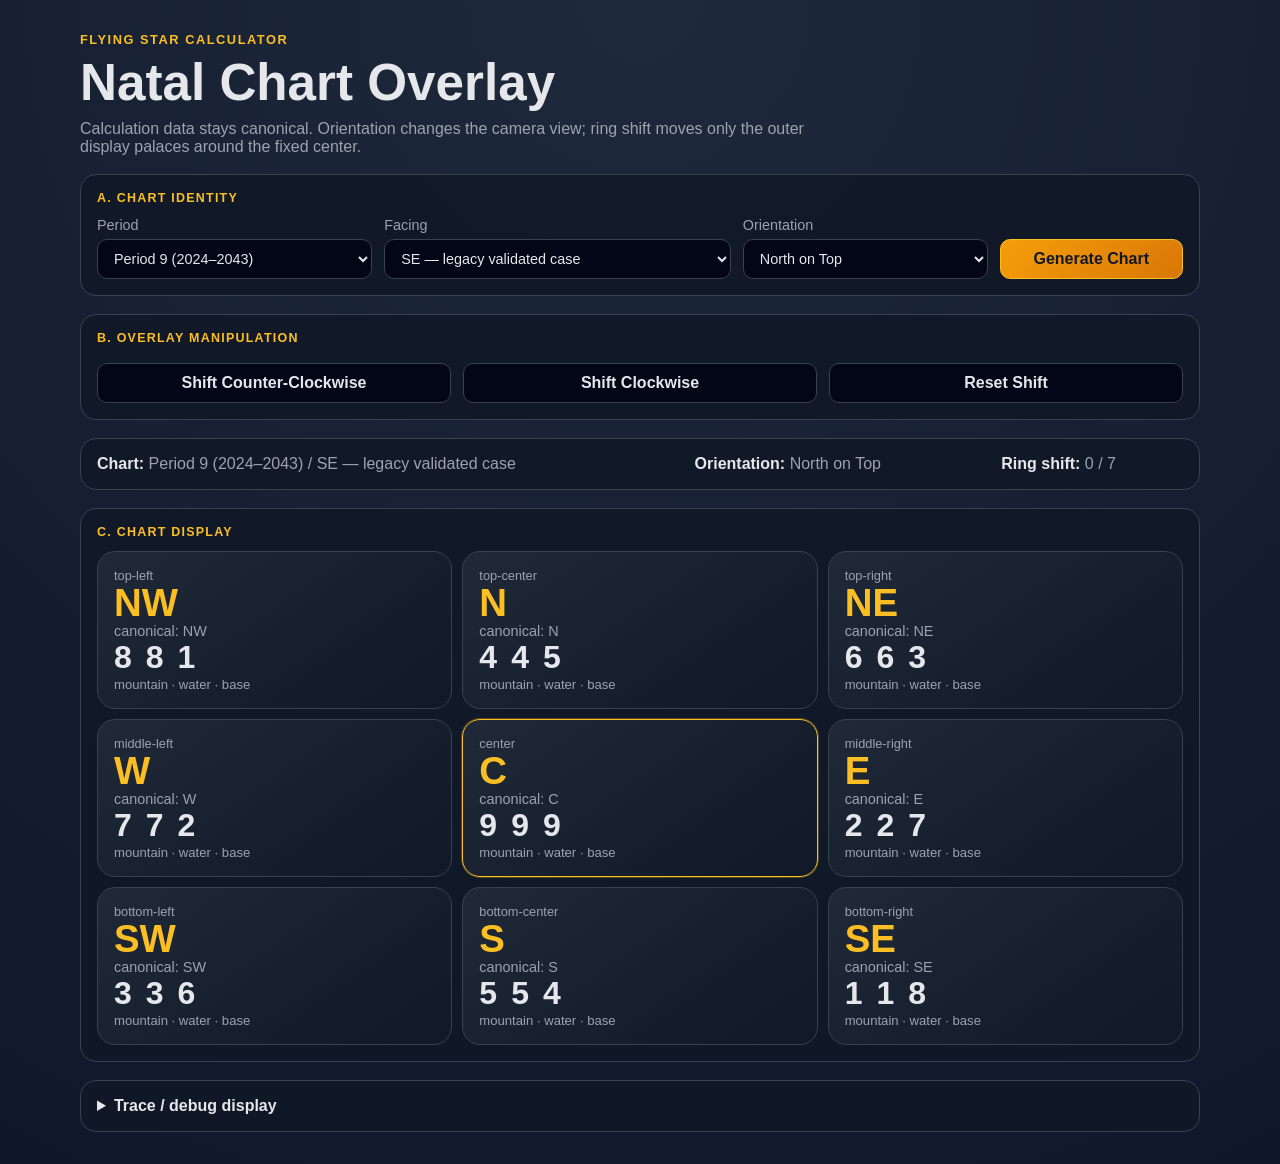
==== index.html @ 607983ec "Refine static UI orientation controls" ====
<!doctype html>
<html lang="en">
<head>
  <meta charset="utf-8" />
  <meta name="viewport" content="width=device-width, initial-scale=1" />
  <title>Flying Star Calculator</title>
  <link rel="stylesheet" href="styles.css" />
</head>
<body>
  <main class="app">
    <header>
      <p class="eyebrow">Flying Star Calculator</p>
      <h1>Natal Chart Overlay</h1>
      <p class="subtitle">Calculation data stays canonical. Orientation changes the camera view; ring shift moves only the outer display palaces around the fixed center.</p>
    </header>

    <section class="panel chart-identity" aria-label="Chart identity controls">
      <div class="section-label">A. Chart identity</div>
      <div class="control-grid identity-grid">
        <label>
          Period
          <select id="periodSelect"></select>
        </label>
        <label>
          Facing
          <select id="facingSelect"></select>
        </label>
        <label>
          Orientation
          <select id="orientationSelect">
            <option value="north">North on Top</option>
            <option value="south">South on Top</option>
            <option value="east">East on Top</option>
            <option value="west">West on Top</option>
          </select>
        </label>
        <button id="generateBtn" class="primary" type="button">Generate Chart</button>
      </div>
    </section>

    <section class="panel overlay-controls" aria-label="Overlay manipulation controls">
      <div class="section-label">B. Overlay manipulation</div>
      <div class="control-grid overlay-grid">
        <button id="shiftCcwBtn" type="button">Shift Counter-Clockwise</button>
        <button id="shiftCwBtn" type="button">Shift Clockwise</button>
        <button id="resetBtn" type="button">Reset Shift</button>
      </div>
    </section>

    <section class="status" aria-live="polite">
      <div><strong>Chart:</strong> <span id="selectedLabel">—</span></div>
      <div><strong>Orientation:</strong> <span id="orientationLabel">North on Top</span></div>
      <div><strong>Ring shift:</strong> <span id="shiftLabel">0</span> / 7</div>
    </section>

    <section class="chart-section" aria-label="Chart display">
      <div class="section-label">C. Chart display</div>
      <section id="chartGrid" class="chart-grid" aria-label="3 by 3 chart grid"></section>
    </section>

    <details class="trace">
      <summary>Trace / debug display</summary>
      <pre id="traceOutput">Generate a chart to see palace remapping.</pre>
    </details>
  </main>

  <script src="app.js"></script>
</body>
</html>
---- styles.css ----
:root {
  color-scheme: light dark;
  --bg: #0f172a;
  --panel: #111827;
  --cell: #1f2937;
  --text: #e5e7eb;
  --muted: #9ca3af;
  --accent: #fbbf24;
  --border: #374151;
  --button: #020617;
}

* { box-sizing: border-box; }
body {
  margin: 0;
  font-family: -apple-system, BlinkMacSystemFont, "Segoe UI", sans-serif;
  background: radial-gradient(circle at top, #1e293b, var(--bg));
  color: var(--text);
}
.app {
  width: min(1120px, calc(100vw - 32px));
  margin: 32px auto;
}
.eyebrow {
  color: var(--accent);
  font-size: 0.8rem;
  font-weight: 700;
  letter-spacing: 0.12em;
  margin: 0 0 6px;
  text-transform: uppercase;
}
h1 { margin: 0; font-size: clamp(2rem, 4vw, 3.4rem); }
.subtitle { color: var(--muted); margin-top: 8px; max-width: 760px; }
.panel, .status, .trace, .chart-section {
  background: rgba(17, 24, 39, 0.88);
  border: 1px solid var(--border);
  border-radius: 16px;
  padding: 16px;
  margin-top: 18px;
}
.section-label {
  color: var(--accent);
  font-size: 0.78rem;
  font-weight: 800;
  letter-spacing: 0.1em;
  margin-bottom: 12px;
  text-transform: uppercase;
}
.control-grid {
  display: grid;
  gap: 12px;
  align-items: end;
}
.identity-grid { grid-template-columns: 1.35fr 1.7fr 1.2fr 0.9fr; }
.overlay-grid { grid-template-columns: repeat(3, minmax(160px, 1fr)); }
label { color: var(--muted); font-size: 0.9rem; }
select, button {
  width: 100%;
  margin-top: 6px;
  border: 1px solid var(--border);
  border-radius: 10px;
  padding: 10px 12px;
  background: var(--button);
  color: var(--text);
  font: inherit;
}
button {
  cursor: pointer;
  font-weight: 700;
}
button.primary {
  background: linear-gradient(135deg, #f59e0b, #d97706);
  color: #111827;
  border-color: #fbbf24;
}
button:hover:not(:disabled) { border-color: var(--accent); }
button:disabled, select:disabled { opacity: 0.55; cursor: not-allowed; }
.status {
  display: grid;
  grid-template-columns: 1.6fr 0.8fr 0.5fr;
  gap: 16px;
  color: var(--muted);
}
.status strong { color: var(--text); }
.chart-grid {
  display: grid;
  grid-template-columns: repeat(3, 1fr);
  gap: 10px;
}
.cell {
  min-height: 158px;
  background: linear-gradient(145deg, #1f2937, #111827);
  border: 1px solid var(--border);
  border-radius: 18px;
  padding: 16px;
  display: flex;
  flex-direction: column;
  justify-content: space-between;
}
.cell.center { border-color: var(--accent); box-shadow: 0 0 0 1px rgba(251,191,36,0.28); }
.position { color: var(--muted); font-size: 0.8rem; }
.palace { font-size: 2.4rem; line-height: 1; font-weight: 900; color: var(--accent); }
.canonical { color: var(--muted); font-size: 0.9rem; }
.stars { font-size: 2rem; font-weight: 800; letter-spacing: 0.08em; }
.legend { color: var(--muted); font-size: 0.82rem; }
.trace { color: var(--muted); }
.trace summary {
  cursor: pointer;
  color: var(--text);
  font-weight: 800;
}
pre {
  white-space: pre-wrap;
  margin: 12px 0 0;
  color: var(--muted);
  line-height: 1.55;
  font-size: 0.85rem;
}
@media (max-width: 900px) {
  .identity-grid, .overlay-grid, .status { grid-template-columns: 1fr; }
  .chart-grid { grid-template-columns: 1fr; }
}
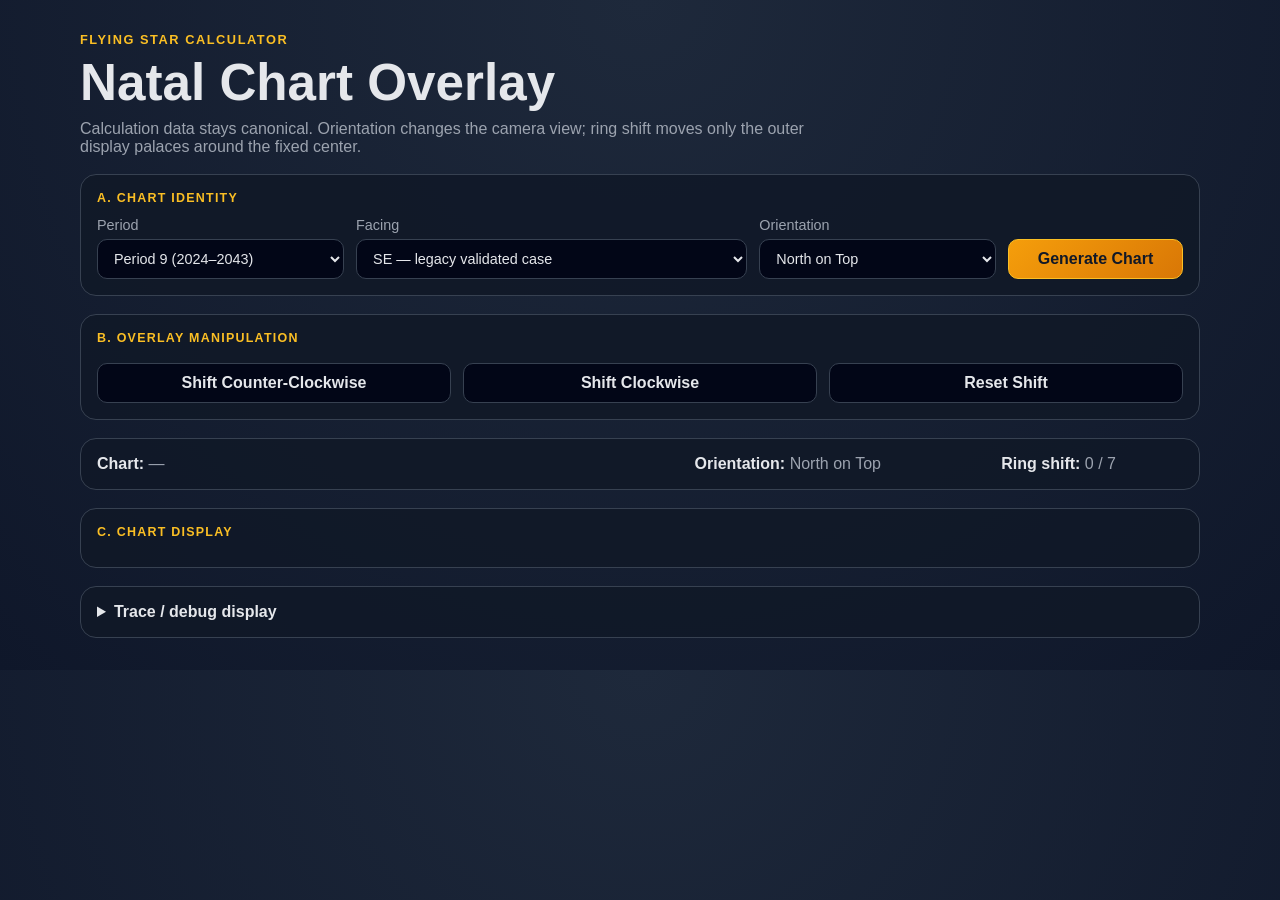
==== commit f1b0018c: "Add UI cache busting for Pages" ====
--- a/index.html
+++ b/index.html
@@ -64,6 +64,6 @@
     </details>
   </main>
 
-  <script src="app.js"></script>
+  <script src="app.js?v=4"></script>
 </body>
 </html>
--- a/styles.css
+++ b/styles.css
@@ -51,7 +51,7 @@
   gap: 12px;
   align-items: end;
 }
-.identity-grid { grid-template-columns: 1.35fr 1.7fr 1.2fr 0.9fr; }
+.identity-grid { grid-template-columns: 1.2fr 1.9fr 1.15fr 0.85fr; }
 .overlay-grid { grid-template-columns: repeat(3, minmax(160px, 1fr)); }
 label { color: var(--muted); font-size: 0.9rem; }
 select, button {
@@ -99,10 +99,42 @@
 }
 .cell.center { border-color: var(--accent); box-shadow: 0 0 0 1px rgba(251,191,36,0.28); }
 .position { color: var(--muted); font-size: 0.8rem; }
-.palace { font-size: 2.4rem; line-height: 1; font-weight: 900; color: var(--accent); }
-.canonical { color: var(--muted); font-size: 0.9rem; }
-.stars { font-size: 2rem; font-weight: 800; letter-spacing: 0.08em; }
-.legend { color: var(--muted); font-size: 0.82rem; }
+.palace { font-size: 2.35rem; line-height: 1; font-weight: 900; color: var(--accent); }
+.display-note, .mw-label, .base-label { color: var(--muted); font-size: 0.82rem; }
+.mw-pair {
+  display: flex;
+  gap: 16px;
+  align-items: center;
+  font-size: 1.35rem;
+  font-weight: 800;
+  letter-spacing: 0.12em;
+  margin-top: 8px;
+}
+.base-star {
+  font-size: 3.4rem;
+  line-height: 0.95;
+  font-weight: 950;
+  letter-spacing: 0.04em;
+}
+.empty-state {
+  grid-column: 1 / -1;
+  min-height: 220px;
+  display: grid;
+  place-items: center;
+  border: 1px dashed var(--border);
+  border-radius: 18px;
+  color: var(--muted);
+  font-size: 1.2rem;
+  text-align: center;
+  padding: 28px;
+}
+.availability-message {
+  grid-column: 1 / -1;
+  color: #fca5a5;
+  min-height: 1.2em;
+  font-size: 0.9rem;
+}
+.expanded-facing-list { min-height: 560px; }
 .trace { color: var(--muted); }
 .trace summary {
   cursor: pointer;
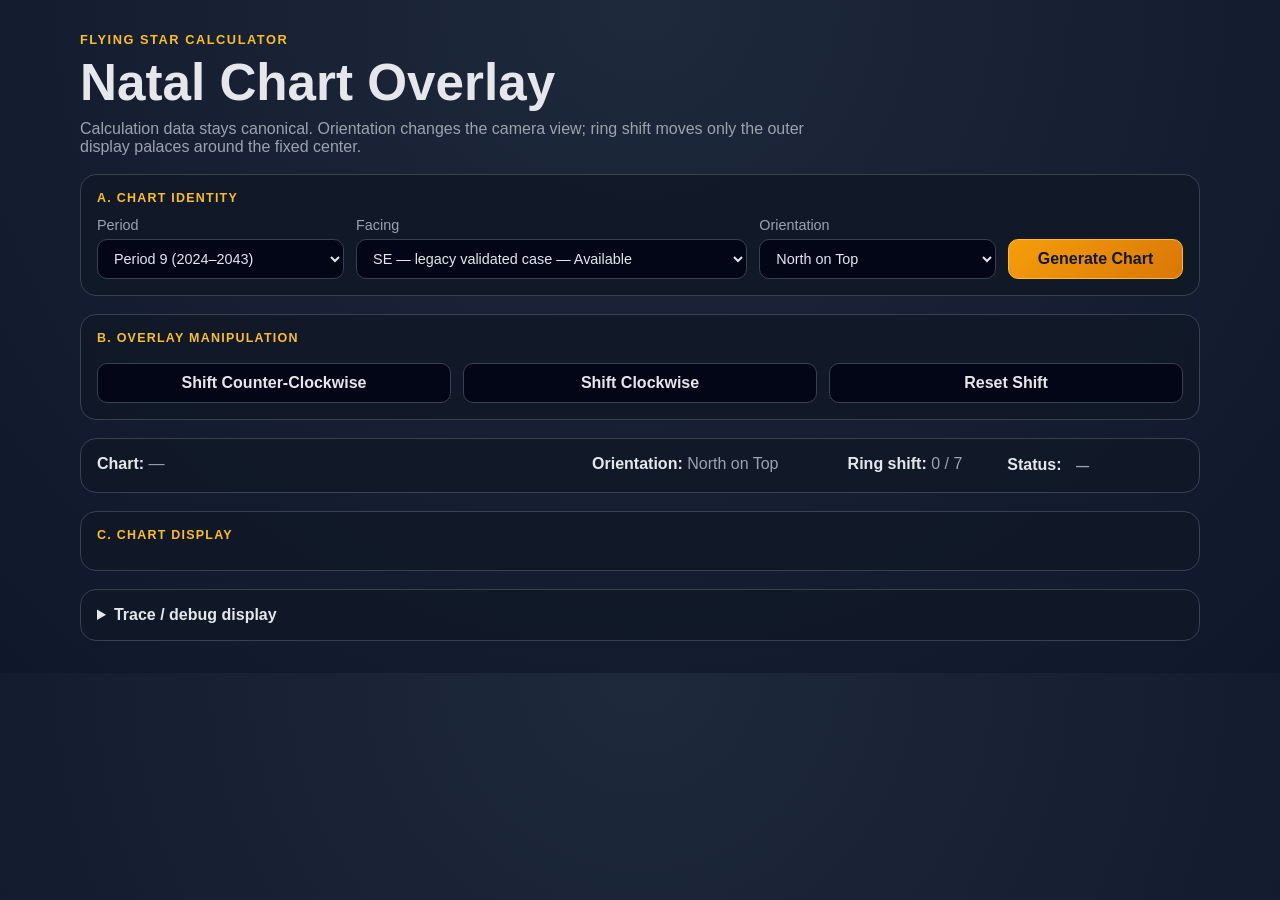
==== commit e4f3ae86: "Show pending chart state in UI" ====
--- a/index.html
+++ b/index.html
@@ -51,6 +51,7 @@
       <div><strong>Chart:</strong> <span id="selectedLabel">—</span></div>
       <div><strong>Orientation:</strong> <span id="orientationLabel">North on Top</span></div>
       <div><strong>Ring shift:</strong> <span id="shiftLabel">0</span> / 7</div>
+      <div><strong>Status:</strong> <span id="caseStatus" class="case-status">—</span></div>
     </section>
 
     <section class="chart-section" aria-label="Chart display">
@@ -64,6 +65,6 @@
     </details>
   </main>
 
-  <script src="app.js?v=4"></script>
+  <script src="app.js?v=5"></script>
 </body>
 </html>
--- a/styles.css
+++ b/styles.css
@@ -77,7 +77,7 @@
 button:disabled, select:disabled { opacity: 0.55; cursor: not-allowed; }
 .status {
   display: grid;
-  grid-template-columns: 1.6fr 0.8fr 0.5fr;
+  grid-template-columns: 1.5fr 0.75fr 0.45fr 0.55fr;
   gap: 16px;
   color: var(--muted);
 }
@@ -125,6 +125,7 @@
   border-radius: 18px;
   color: var(--muted);
   font-size: 1.2rem;
+  line-height: 1.55;
   text-align: center;
   padding: 28px;
 }
@@ -152,3 +153,22 @@
   .identity-grid, .overlay-grid, .status { grid-template-columns: 1fr; }
   .chart-grid { grid-template-columns: 1fr; }
 }
+
+.case-status {
+  display: inline-block;
+  border-radius: 999px;
+  padding: 3px 10px;
+  font-size: 0.82rem;
+  font-weight: 800;
+}
+.case-status.available {
+  color: #bbf7d0;
+  background: rgba(34, 197, 94, 0.16);
+  border: 1px solid rgba(34, 197, 94, 0.35);
+}
+.case-status.pending {
+  color: #fecaca;
+  background: rgba(239, 68, 68, 0.14);
+  border: 1px solid rgba(239, 68, 68, 0.35);
+}
+.empty-state span { color: var(--muted); font-size: 1rem; }
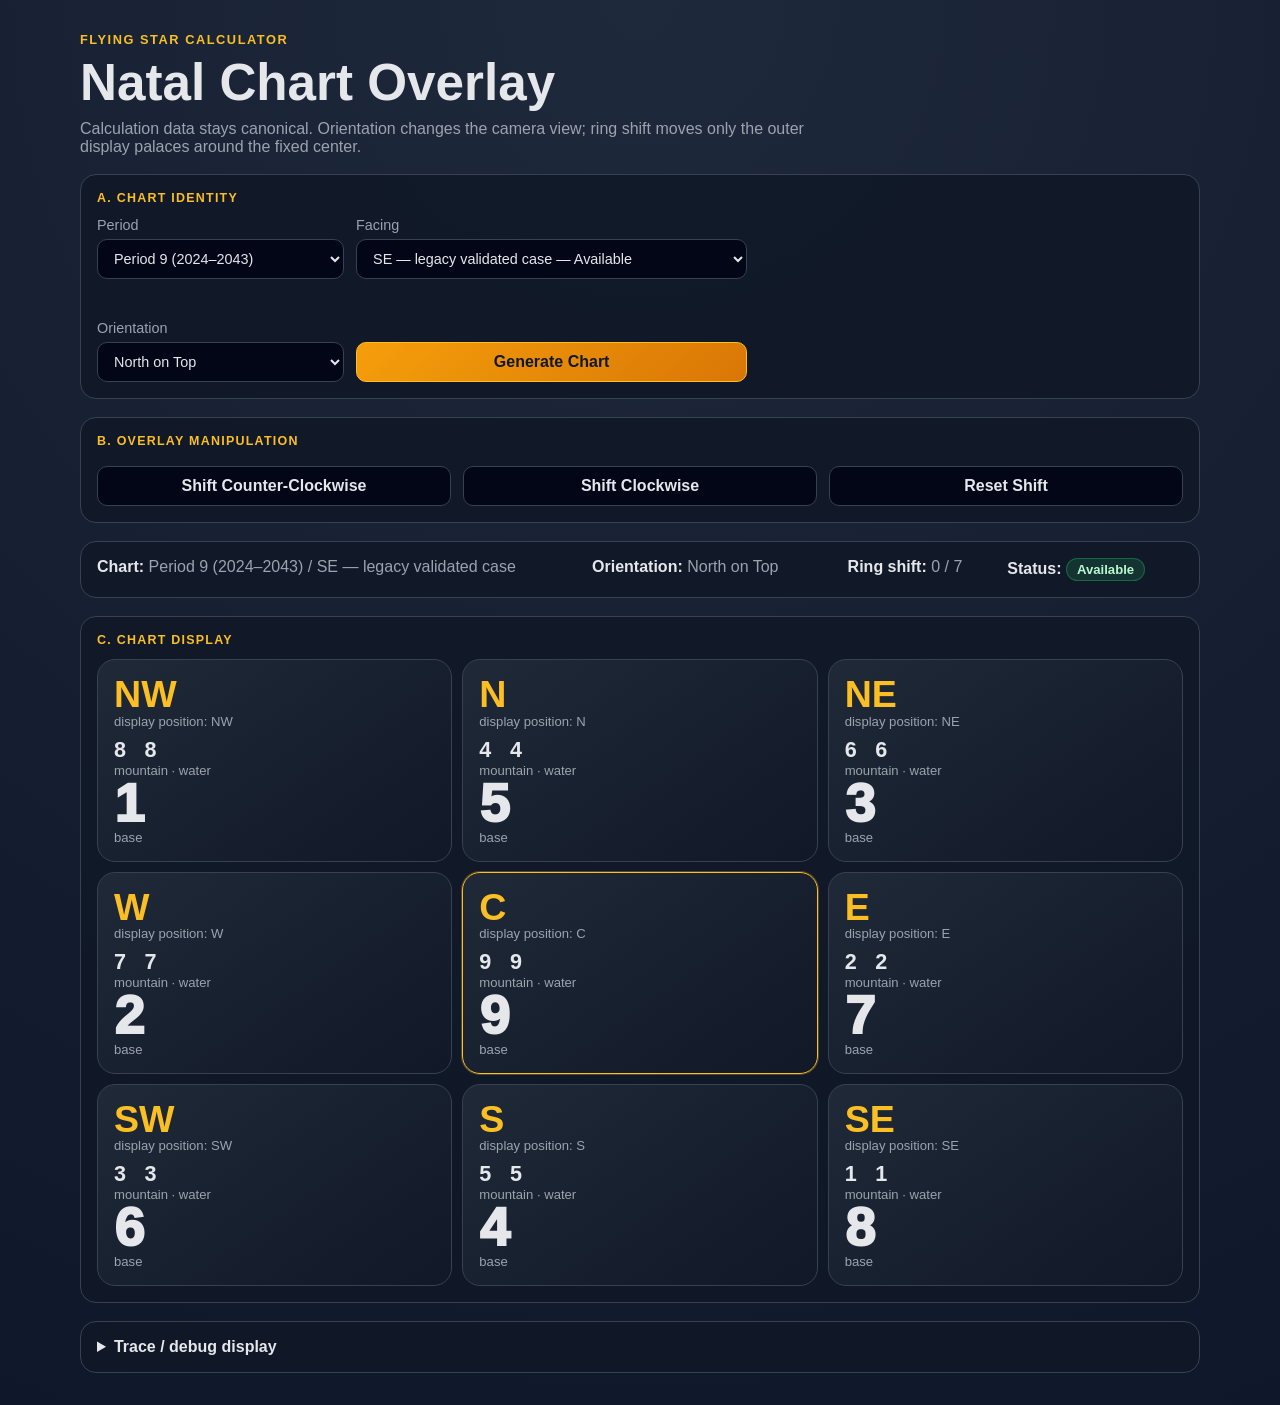
==== commit 765469a7: "Fix facing selection binding in UI" ====
--- a/index.html
+++ b/index.html
@@ -25,6 +25,7 @@
           Facing
           <select id="facingSelect"></select>
         </label>
+        <div id="availabilityMessage" class="availability-message" aria-live="polite"></div>
         <label>
           Orientation
           <select id="orientationSelect">
@@ -65,6 +66,6 @@
     </details>
   </main>
 
-  <script src="app.js?v=5"></script>
+  <script src="app.js?v=6"></script>
 </body>
 </html>
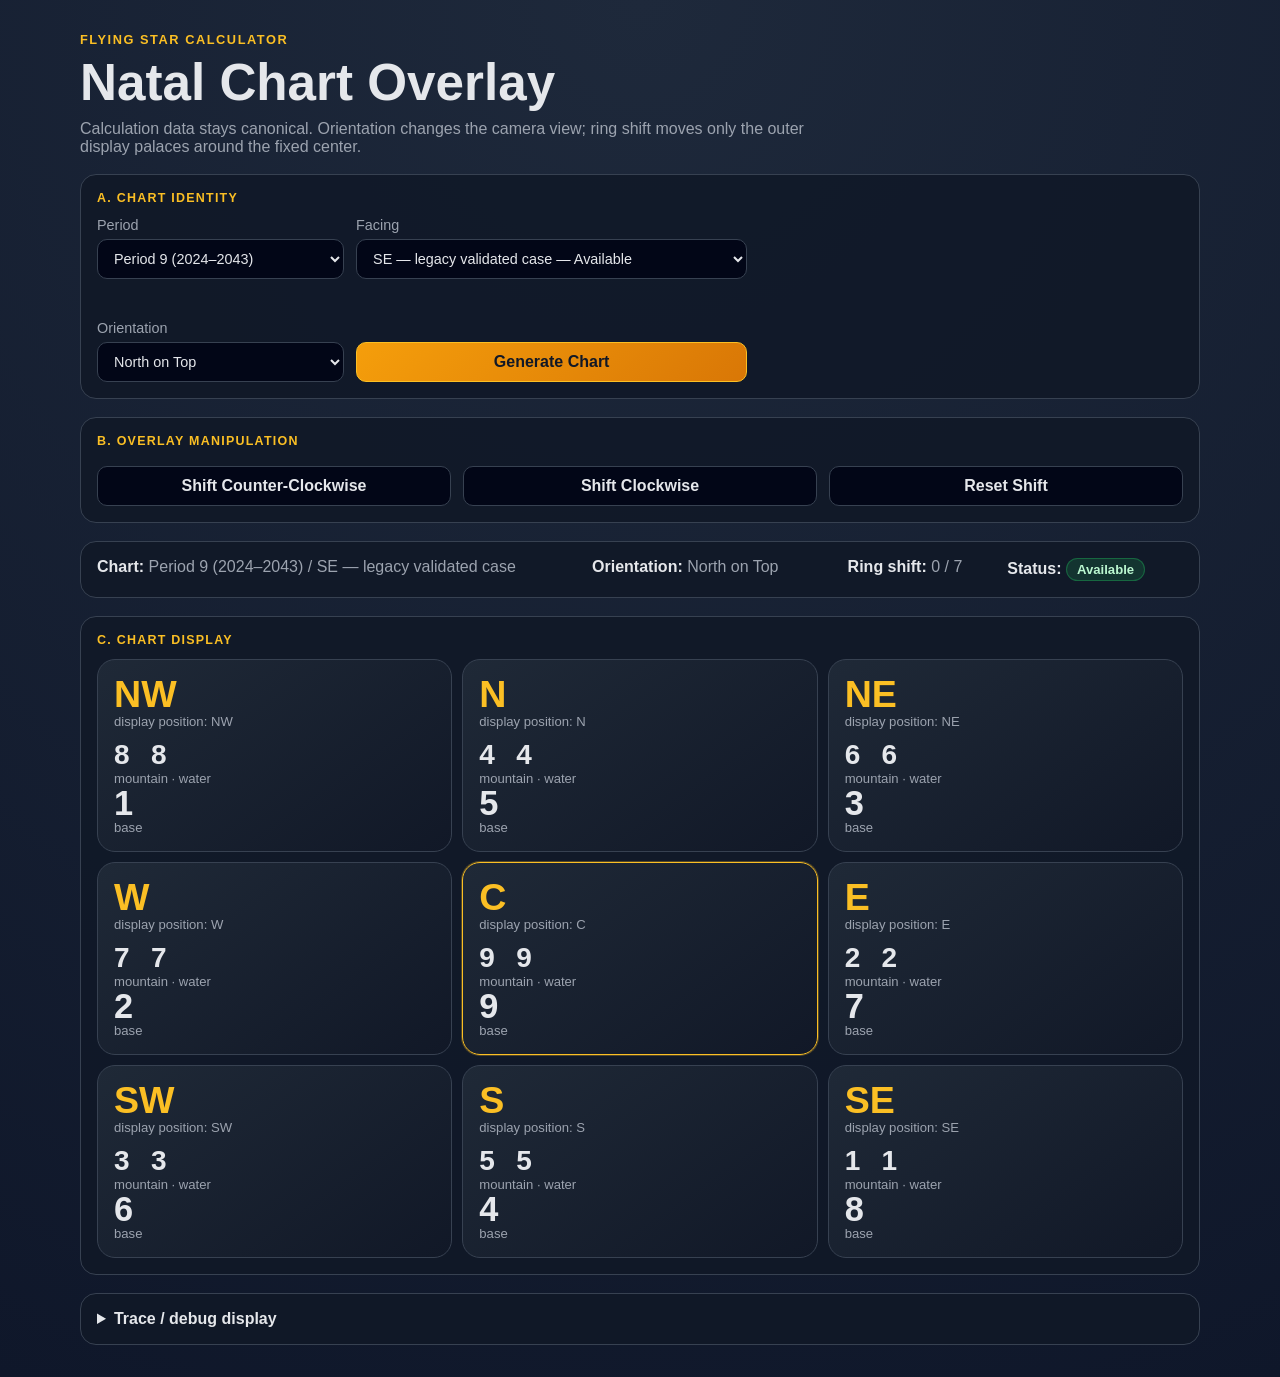
==== commit a75673f2: "Tune WOFS-style card typography" ====
--- a/index.html
+++ b/index.html
@@ -66,6 +66,6 @@
     </details>
   </main>
 
-  <script src="app.js?v=6"></script>
+  <script src="app.js?v=7"></script>
 </body>
 </html>
--- a/styles.css
+++ b/styles.css
@@ -103,17 +103,17 @@
 .display-note, .mw-label, .base-label { color: var(--muted); font-size: 0.82rem; }
 .mw-pair {
   display: flex;
-  gap: 16px;
+  gap: 18px;
   align-items: center;
-  font-size: 1.35rem;
-  font-weight: 800;
+  font-size: 1.75rem;
+  font-weight: 900;
   letter-spacing: 0.12em;
-  margin-top: 8px;
+  margin-top: 10px;
 }
 .base-star {
-  font-size: 3.4rem;
-  line-height: 0.95;
-  font-weight: 950;
+  font-size: 2.15rem;
+  line-height: 1;
+  font-weight: 850;
   letter-spacing: 0.04em;
 }
 .empty-state {
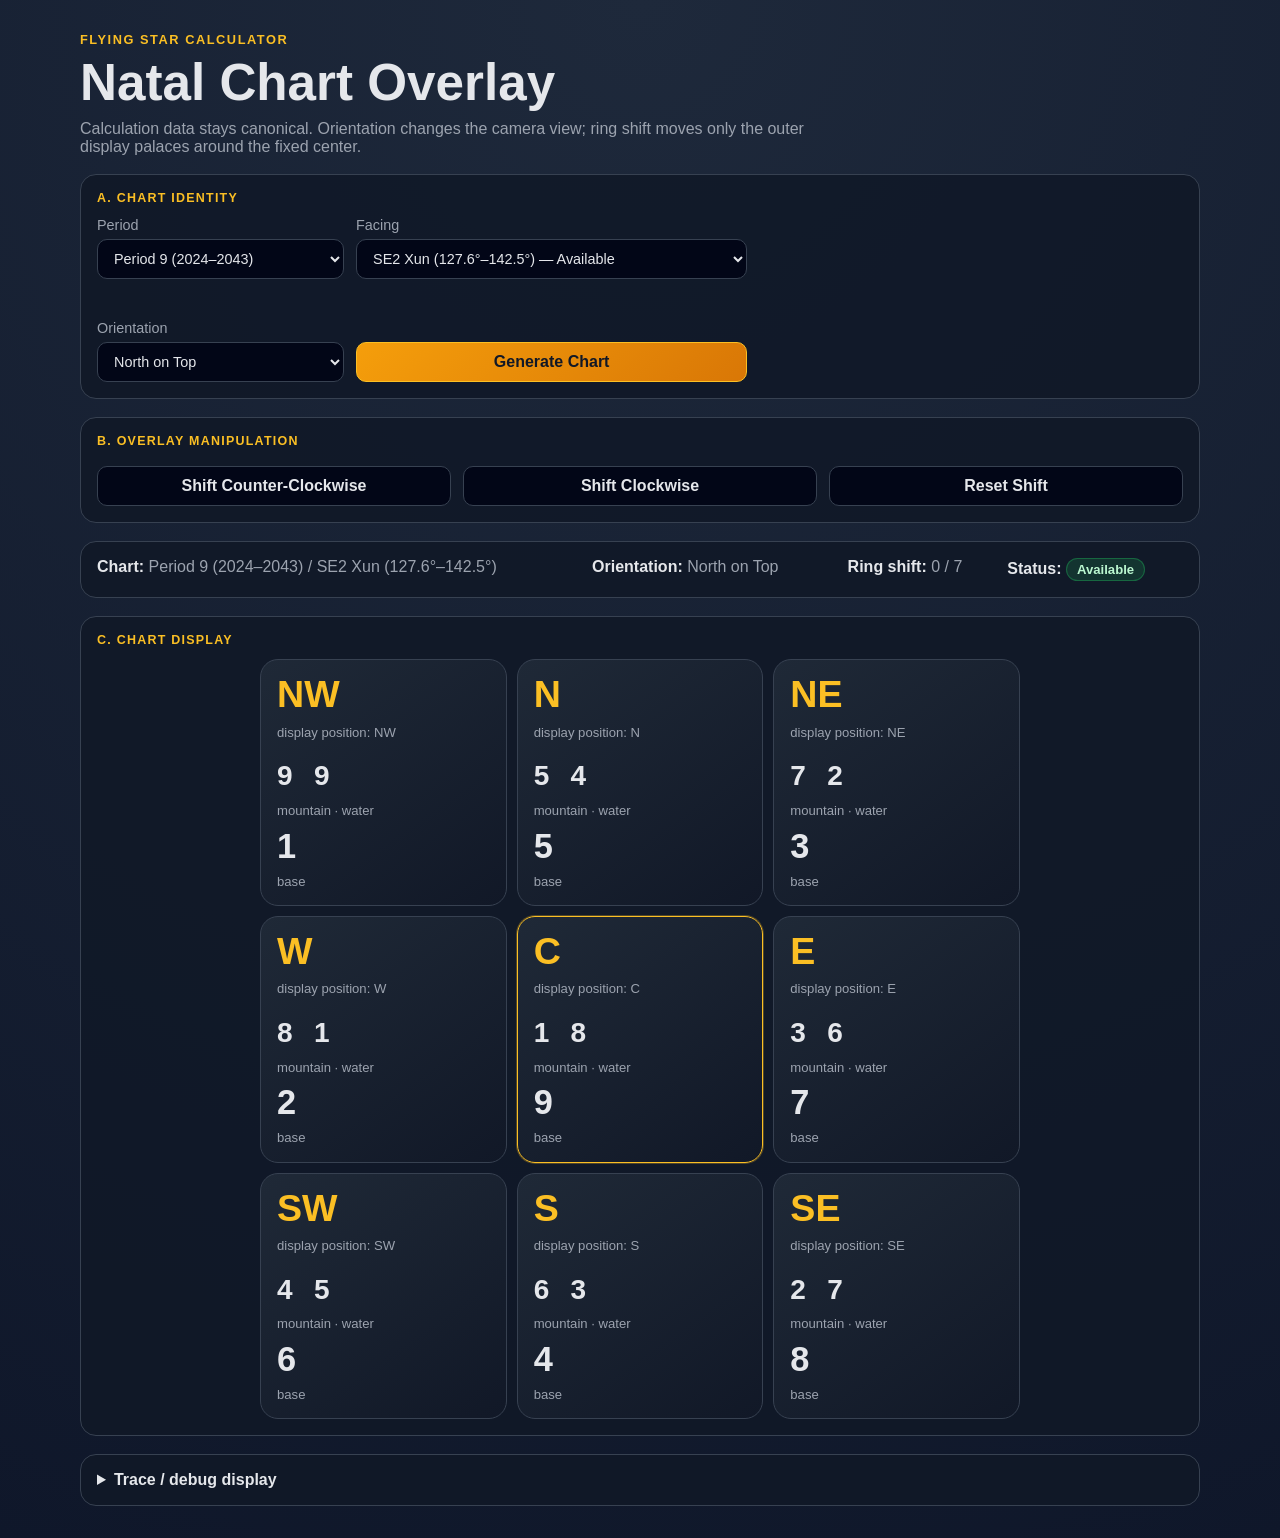
==== commit ab9ef91f: "Deploy mobile Flying Star chart layout" ====
--- a/index.html
+++ b/index.html
@@ -4,7 +4,7 @@
   <meta charset="utf-8" />
   <meta name="viewport" content="width=device-width, initial-scale=1" />
   <title>Flying Star Calculator</title>
-  <link rel="stylesheet" href="styles.css" />
+  <link rel="stylesheet" href="styles.css?v=8" />
 </head>
 <body>
   <main class="app">
@@ -66,6 +66,6 @@
     </details>
   </main>
 
-  <script src="app.js?v=7"></script>
+  <script src="app.js?v=8"></script>
 </body>
 </html>
--- a/styles.css
+++ b/styles.css
@@ -82,36 +82,44 @@
   color: var(--muted);
 }
 .status strong { color: var(--text); }
+.chart-section { overflow: hidden; }
 .chart-grid {
   display: grid;
-  grid-template-columns: repeat(3, 1fr);
-  gap: 10px;
+  grid-template-columns: repeat(3, minmax(0, 1fr));
+  grid-template-rows: repeat(3, minmax(0, 1fr));
+  gap: clamp(4px, 1.8vw, 10px);
+  width: 100%;
+  max-width: 760px;
+  margin: 0 auto;
 }
 .cell {
+  min-width: 0;
   min-height: 158px;
+  aspect-ratio: 1 / 1;
   background: linear-gradient(145deg, #1f2937, #111827);
   border: 1px solid var(--border);
   border-radius: 18px;
-  padding: 16px;
+  padding: clamp(7px, 2vw, 16px);
   display: flex;
   flex-direction: column;
   justify-content: space-between;
+  overflow: hidden;
 }
 .cell.center { border-color: var(--accent); box-shadow: 0 0 0 1px rgba(251,191,36,0.28); }
 .position { color: var(--muted); font-size: 0.8rem; }
-.palace { font-size: 2.35rem; line-height: 1; font-weight: 900; color: var(--accent); }
-.display-note, .mw-label, .base-label { color: var(--muted); font-size: 0.82rem; }
+.palace { font-size: clamp(1.25rem, 7vw, 2.35rem); line-height: 1; font-weight: 900; color: var(--accent); }
+.display-note, .mw-label, .base-label { color: var(--muted); font-size: clamp(0.56rem, 2.4vw, 0.82rem); line-height: 1.15; }
 .mw-pair {
   display: flex;
-  gap: 18px;
+  gap: clamp(6px, 3vw, 18px);
   align-items: center;
-  font-size: 1.75rem;
+  font-size: clamp(1rem, 5.2vw, 1.75rem);
   font-weight: 900;
-  letter-spacing: 0.12em;
-  margin-top: 10px;
+  letter-spacing: clamp(0.02em, 0.8vw, 0.12em);
+  margin-top: clamp(4px, 1.5vw, 10px);
 }
 .base-star {
-  font-size: 2.15rem;
+  font-size: clamp(1.15rem, 6vw, 2.15rem);
   line-height: 1;
   font-weight: 850;
   letter-spacing: 0.04em;
@@ -151,7 +159,35 @@
 }
 @media (max-width: 900px) {
   .identity-grid, .overlay-grid, .status { grid-template-columns: 1fr; }
-  .chart-grid { grid-template-columns: 1fr; }
+}
+@media (max-width: 520px) {
+  .app {
+    width: min(100vw - 16px, 420px);
+    margin: 16px auto;
+  }
+  .panel, .status, .trace, .chart-section {
+    border-radius: 12px;
+    padding: 10px;
+    margin-top: 12px;
+  }
+  h1 { font-size: clamp(1.65rem, 10vw, 2rem); }
+  .subtitle { font-size: 0.92rem; }
+  select, button {
+    min-height: 44px;
+    padding: 10px;
+  }
+  .chart-grid { gap: 4px; }
+  .cell {
+    min-height: 0;
+    border-radius: 10px;
+  }
+  .display-note { display: none; }
+  .mw-label, .base-label { font-size: clamp(0.5rem, 2.5vw, 0.62rem); }
+}
+@media (max-width: 360px) {
+  .app { width: calc(100vw - 12px); }
+  .panel, .status, .trace, .chart-section { padding: 8px; }
+  .chart-grid { gap: 3px; }
 }
 
 .case-status {
@@ -171,4 +207,9 @@
   background: rgba(239, 68, 68, 0.14);
   border: 1px solid rgba(239, 68, 68, 0.35);
 }
+.case-status.conflict {
+  color: #fde68a;
+  background: rgba(245, 158, 11, 0.16);
+  border: 1px solid rgba(245, 158, 11, 0.42);
+}
 .empty-state span { color: var(--muted); font-size: 1rem; }
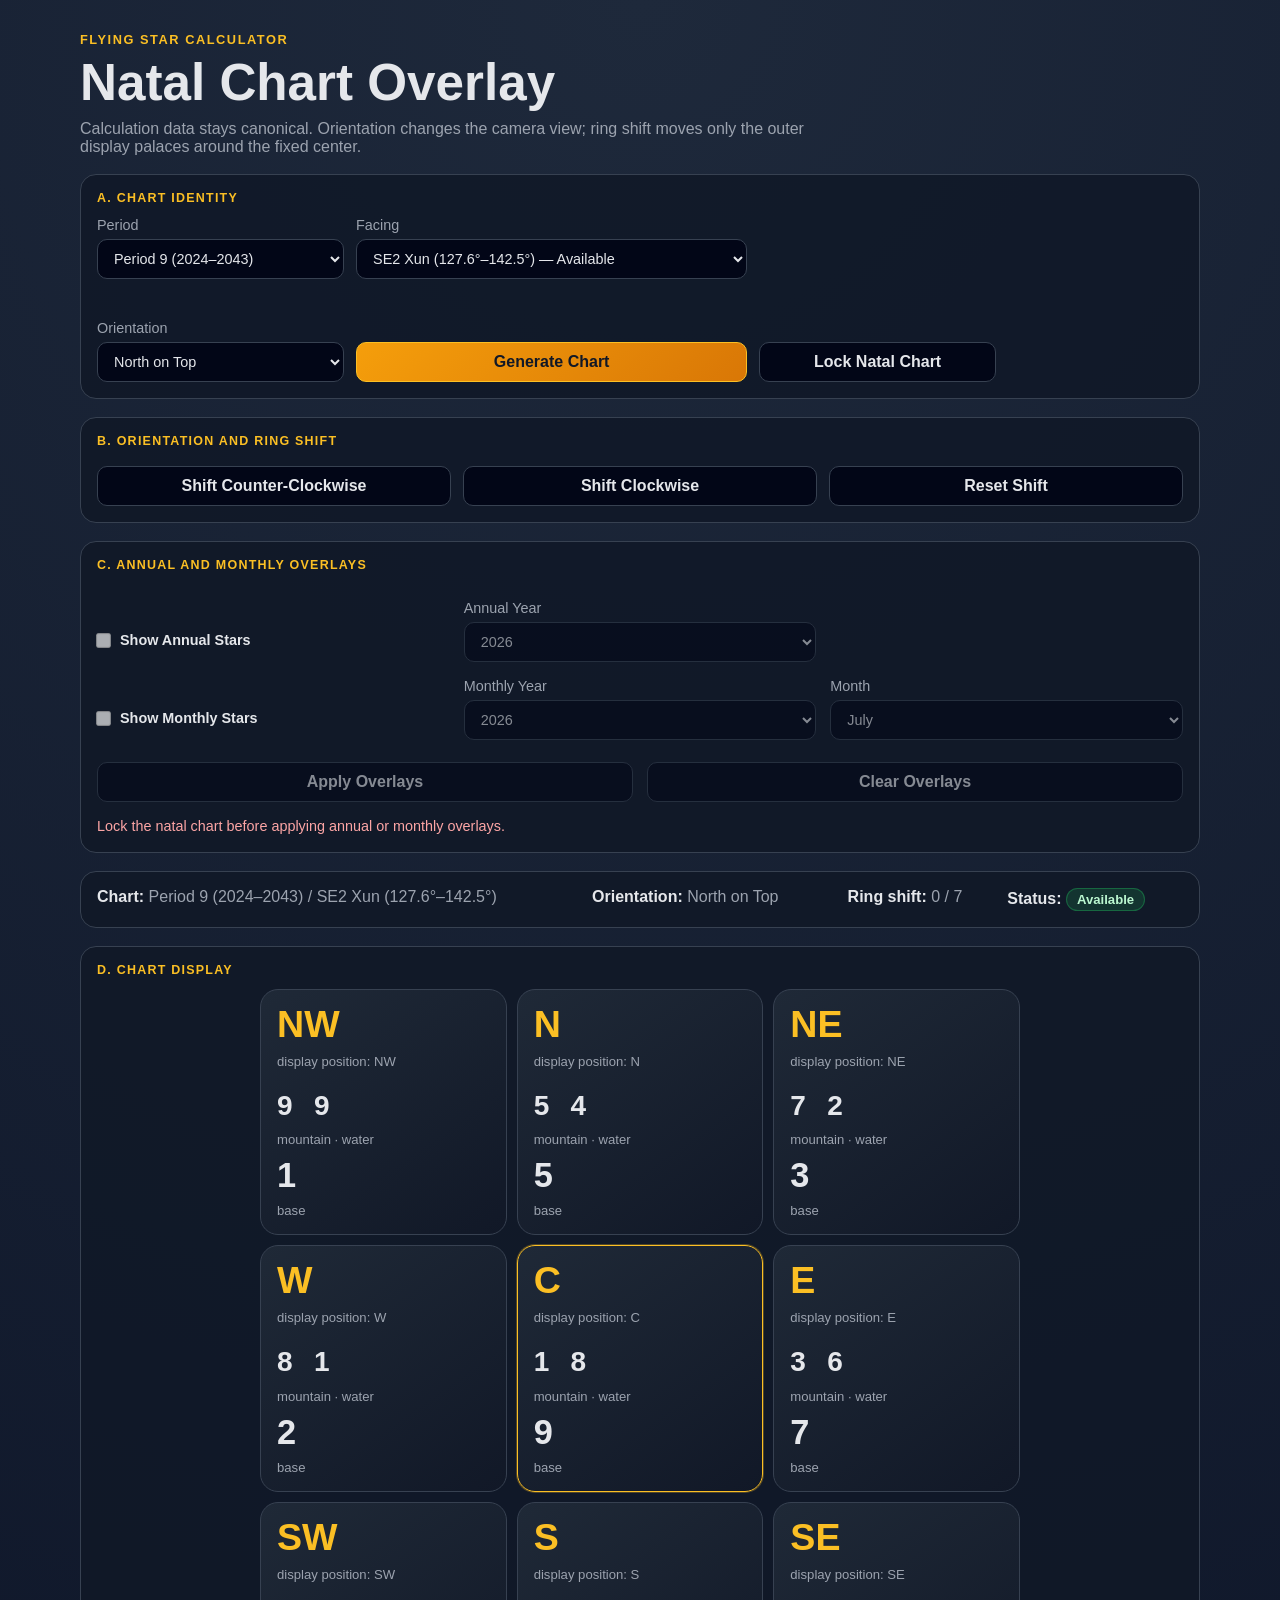
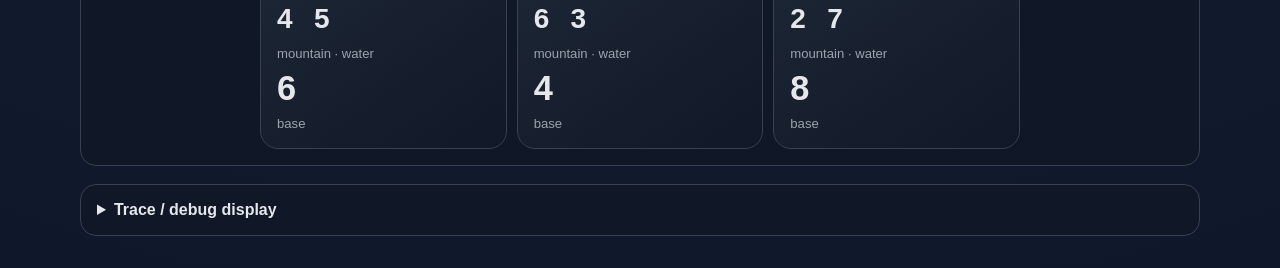
==== commit 76119e94: "Deploy annual and monthly Flying Star overlays" ====
--- a/index.html
+++ b/index.html
@@ -36,15 +36,77 @@
           </select>
         </label>
         <button id="generateBtn" class="primary" type="button">Generate Chart</button>
+        <button id="lockChartBtn" type="button">Lock Natal Chart</button>
       </div>
     </section>
 
     <section class="panel overlay-controls" aria-label="Overlay manipulation controls">
-      <div class="section-label">B. Overlay manipulation</div>
+      <div class="section-label">B. Orientation and ring shift</div>
       <div class="control-grid overlay-grid">
         <button id="shiftCcwBtn" type="button">Shift Counter-Clockwise</button>
         <button id="shiftCwBtn" type="button">Shift Clockwise</button>
         <button id="resetBtn" type="button">Reset Shift</button>
+      </div>
+    </section>
+
+    <section class="panel temporal-controls" aria-label="Annual and monthly Flying Star controls">
+      <div class="section-label">C. Annual and monthly overlays</div>
+
+      <div class="temporal-group">
+        <label class="toggle-label">
+          <input id="annualToggle" type="checkbox" />
+          Show Annual Stars
+        </label>
+
+        <label>
+          Annual Year
+          <select id="annualYearSelect">
+            <option value="2025">2025</option>
+            <option value="2026" selected>2026</option>
+          </select>
+        </label>
+      </div>
+
+      <div class="temporal-group">
+        <label class="toggle-label">
+          <input id="monthlyToggle" type="checkbox" />
+          Show Monthly Stars
+        </label>
+
+        <label>
+          Monthly Year
+          <select id="monthlyYearSelect">
+            <option value="2025">2025</option>
+            <option value="2026" selected>2026</option>
+          </select>
+        </label>
+
+        <label>
+          Month
+          <select id="monthSelect">
+            <option value="1">January</option>
+            <option value="2">February</option>
+            <option value="3">March</option>
+            <option value="4">April</option>
+            <option value="5">May</option>
+            <option value="6">June</option>
+            <option value="7" selected>July</option>
+            <option value="8">August</option>
+            <option value="9">September</option>
+            <option value="10">October</option>
+            <option value="11">November</option>
+            <option value="12">December</option>
+          </select>
+        </label>
+      </div>
+
+      <div class="temporal-actions">
+        <button id="applyOverlaysBtn" type="button">Apply Overlays</button>
+        <button id="clearOverlaysBtn" type="button">Clear Overlays</button>
+      </div>
+
+      <div id="temporalStatus" class="availability-message" aria-live="polite">
+        Lock the natal chart before applying annual or monthly overlays.
       </div>
     </section>
 
@@ -56,7 +118,7 @@
     </section>
 
     <section class="chart-section" aria-label="Chart display">
-      <div class="section-label">C. Chart display</div>
+      <div class="section-label">D. Chart display</div>
       <section id="chartGrid" class="chart-grid" aria-label="3 by 3 chart grid"></section>
     </section>
 
--- a/styles.css
+++ b/styles.css
@@ -213,3 +213,104 @@
   border: 1px solid rgba(245, 158, 11, 0.42);
 }
 .empty-state span { color: var(--muted); font-size: 1rem; }
+
+/* Annual and monthly overlay controls */
+.temporal-controls {
+  display: grid;
+  gap: 16px;
+}
+
+.temporal-group {
+  display: grid;
+  grid-template-columns: minmax(180px, 1fr) minmax(160px, 1fr) minmax(160px, 1fr);
+  gap: 14px;
+  align-items: end;
+}
+
+.toggle-label {
+  display: flex;
+  align-items: center;
+  gap: 10px;
+  min-height: 44px;
+  color: var(--text);
+  font-weight: 700;
+}
+
+.toggle-label input {
+  width: auto;
+  margin: 0;
+  transform: scale(1.15);
+}
+
+.temporal-actions {
+  display: grid;
+  grid-template-columns: repeat(2, minmax(160px, 1fr));
+  gap: 14px;
+}
+
+/* Annual and monthly stars inside each palace */
+.temporal-stars {
+  display: flex;
+  gap: 8px;
+  flex-wrap: wrap;
+  margin-top: 6px;
+}
+
+.temporal-star {
+  display: inline-flex;
+  align-items: center;
+  gap: 5px;
+  border: 1px solid var(--border);
+  border-radius: 999px;
+  padding: 4px 8px;
+  font-size: clamp(0.7rem, 2.5vw, 0.9rem);
+  font-weight: 800;
+  line-height: 1;
+}
+
+.annual-star {
+  background: rgba(59, 130, 246, 0.14);
+  border-color: rgba(96, 165, 250, 0.42);
+}
+
+.monthly-star {
+  background: rgba(168, 85, 247, 0.14);
+  border-color: rgba(192, 132, 252, 0.42);
+}
+
+.temporal-key {
+  color: var(--muted);
+  font-size: 0.72em;
+}
+
+.temporal-value {
+  color: var(--text);
+  font-size: 1.1em;
+}
+
+@media (max-width: 900px) {
+  .temporal-group,
+  .temporal-actions {
+    grid-template-columns: 1fr;
+  }
+}
+
+@media (max-width: 520px) {
+  .temporal-controls {
+    gap: 12px;
+  }
+
+  .temporal-group {
+    gap: 10px;
+  }
+
+  .temporal-stars {
+    gap: 4px;
+    margin-top: 4px;
+  }
+
+  .temporal-star {
+    padding: 3px 6px;
+    font-size: clamp(0.58rem, 2.7vw, 0.72rem);
+  }
+}
